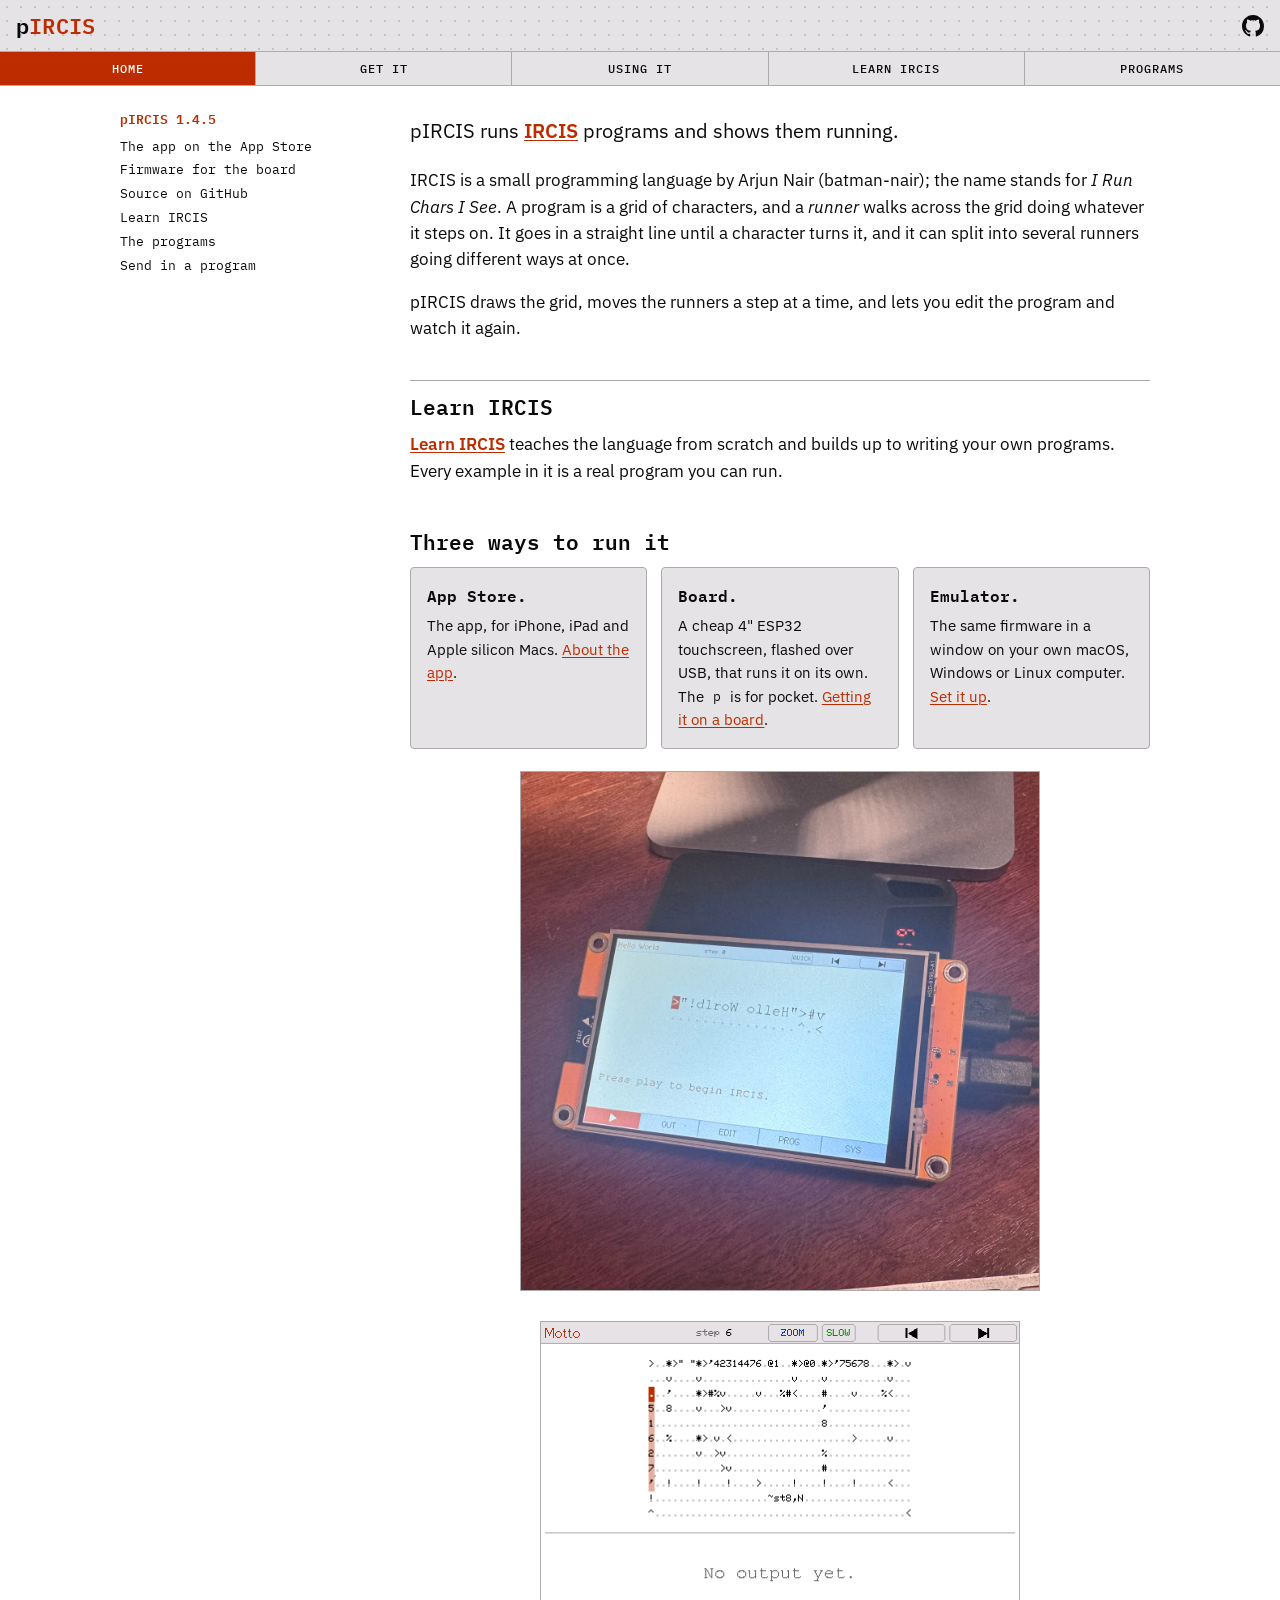
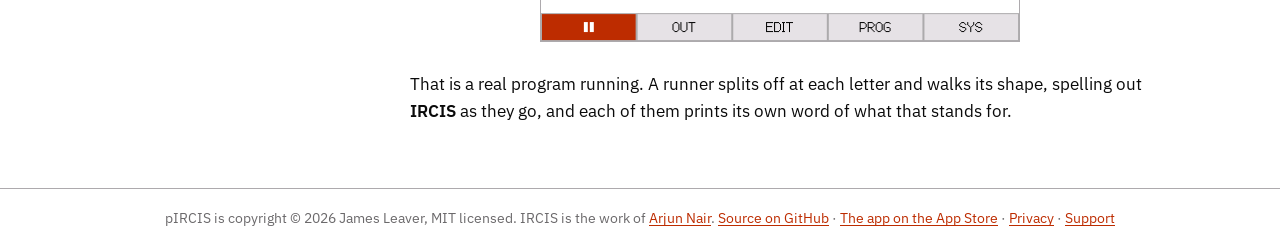
==== docs/index.html @ eb130ad1 "Version 1.4.5" ====
<!doctype html>
<html lang="en">
<head>
<meta charset="utf-8">
<meta name="viewport" content="width=device-width, initial-scale=1">
<title>pIRCIS: IRCIS programs on a pocket touchscreen, a computer or a phone</title>
<meta name="description" content="pIRCIS runs IRCIS, the two-dimensional esoteric programming language, on a cheap touchscreen, on your computer, and on your phone.">
<link rel="canonical" href="https://pircis.fisheggs.au/">
<meta property="og:type" content="website">
<meta property="og:site_name" content="pIRCIS">
<meta property="og:title" content="pIRCIS: IRCIS programs on a pocket touchscreen, a computer or a phone">
<meta property="og:description" content="pIRCIS runs IRCIS, the two-dimensional esoteric programming language, on a cheap touchscreen, on your computer, and on your phone.">
<meta property="og:url" content="https://pircis.fisheggs.au/">
<meta property="og:image" content="https://pircis.fisheggs.au/shots/board.jpg">
<meta property="og:image:alt" content="pIRCIS running on a 4 inch ESP32 touchscreen">
<meta name="twitter:card" content="summary_large_image">
<meta name="twitter:title" content="pIRCIS: IRCIS programs on a pocket touchscreen, a computer or a phone">
<meta name="twitter:description" content="pIRCIS runs IRCIS, the two-dimensional esoteric programming language, on a cheap touchscreen, on your computer, and on your phone.">
<meta name="twitter:image" content="https://pircis.fisheggs.au/shots/board.jpg">
<link rel="icon" href="favicon.svg" type="image/svg+xml">
<script type="application/ld+json">[{"@context":"https://schema.org","@type":"WebSite","name":"pIRCIS","url":"https://pircis.fisheggs.au/"},{"@context":"https://schema.org","@type":"SoftwareApplication","name":"pIRCIS","description":"pIRCIS runs IRCIS, the two-dimensional esoteric programming language, on a cheap touchscreen, on your computer, and on your phone.","url":"https://pircis.fisheggs.au/","applicationCategory":"DeveloperApplication","operatingSystem":"iOS, iPadOS, macOS, Windows, Linux, ESP32","offers":{"@type":"Offer","price":"0","priceCurrency":"USD"},"author":{"@type":"Person","name":"James Leaver"},"sameAs":["https://apps.apple.com/app/id6809655892","https://github.com/jamesleaver/pIRCIS"]}]</script>
<link rel="preconnect" href="https://fonts.googleapis.com">
<link rel="stylesheet" href="https://fonts.googleapis.com/css2?family=IBM+Plex+Mono:ital,wght@0,400;0,500;0,600;1,400&family=IBM+Plex+Sans:ital,wght@0,400;0,600;1,400&display=swap">
<link rel="stylesheet" href="site.css">
</head>
<body>
<div class="top">
<header class="bar">
  <a class="brand" href="index.html"><span class="p">p</span>IRCIS</a>
  <a class="gh" href="https://github.com/jamesleaver/pIRCIS" aria-label="pIRCIS on GitHub" title="pIRCIS on GitHub"><svg viewBox="0 0 16 16" width="22" height="22" aria-hidden="true"><path fill="currentColor" d="M8 0C3.58 0 0 3.58 0 8c0 3.54 2.29 6.53 5.47 7.59.4.07.55-.17.55-.38 0-.19-.01-.82-.01-1.49-2.01.37-2.53-.49-2.69-.94-.09-.23-.48-.94-.82-1.13-.28-.15-.68-.52-.01-.53.63-.01 1.08.58 1.23.82.72 1.21 1.87.87 2.33.66.07-.52.28-.87.51-1.07-1.78-.2-3.64-.89-3.64-3.95 0-.87.31-1.59.82-2.15-.08-.2-.36-1.02.08-2.12 0 0 .67-.21 2.2.82.64-.18 1.32-.27 2-.27.68 0 1.36.09 2 .27 1.53-1.04 2.2-.82 2.2-.82.44 1.1.16 1.92.08 2.12.51.56.82 1.27.82 2.15 0 3.07-1.87 3.75-3.65 3.95.29.25.54.73.54 1.48 0 1.07-.01 1.93-.01 2.2 0 .21.15.46.55.38A8.013 8.013 0 0 0 16 8c0-4.42-3.58-8-8-8z"/></svg></a>
</header>
<nav class="tabs" aria-label="Pages"><a class="tab on" href="index.html"><span class="long">HOME</span><span class="short">HOME</span></a><a class="tab" href="get.html"><span class="long">GET IT</span><span class="short">GET IT</span></a><a class="tab" href="use.html"><span class="long">USING IT</span><span class="short">USING IT</span></a><a class="tab" href="learn.html"><span class="long">LEARN IRCIS</span><span class="short">LEARN</span></a><a class="tab" href="programs.html"><span class="long">PROGRAMS</span><span class="short">PROGS</span></a></nav>
</div>
<div class="wrap with-side">
<aside class="side"><nav aria-label="Contents"><p class="k">pIRCIS 1.4.5</p><ul><li><a href="https://apps.apple.com/app/id6809655892">The app on the App Store</a></li><li><a href="https://github.com/jamesleaver/pIRCIS/releases/latest">Firmware for the board</a></li><li><a href="https://github.com/jamesleaver/pIRCIS">Source on GitHub</a></li><li><a href="learn.html">Learn IRCIS</a></li><li><a href="programs.html">The programs</a></li><li><a href="https://github.com/jamesleaver/pIRCIS/issues/new?template=program.yml">Send in a program</a></li></ul></nav></aside>
<main class="body" data-page="index">
<h1 class="lede">pIRCIS runs <a href="https://github.com/batman-nair/IRCIS">IRCIS</a> programs and shows
them running.</h1>
<p>IRCIS is a small programming language by Arjun Nair (batman-nair); the name
stands for <em>I Run Chars I See</em>. A program is a grid of characters, and a
<em>runner</em> walks across the grid doing whatever it steps on. It goes in a
straight line until a character turns it, and it can split into several
runners going different ways at once.</p>
<p>pIRCIS draws the grid, moves the runners a step at a time, and lets you edit
the program and watch it again.</p><h2 id="learn-ircis">Learn IRCIS</h2>
<p><strong><a href="learn.html">Learn IRCIS</a></strong> teaches the language from scratch and builds up to
writing your own programs. Every example in it is a real program you can run.</p>
<section class="ways"><h2 id="three-ways-to-run-it">Three ways to run it</h2>
<ul>
<li><strong>App Store.</strong> The app, for iPhone, iPad and Apple silicon Macs.
  <a href="get.html#app-store">About the app</a>.</li>
<li><strong>Board.</strong> A cheap 4" ESP32 touchscreen, flashed over USB, that runs it on
  its own. The <code>p</code> is for pocket. <a href="get.html#board">Getting it on a board</a>.</li>
<li><strong>Emulator.</strong> The same firmware in a window on your own macOS, Windows or
  Linux computer. <a href="get.html#emulator">Set it up</a>.</li>
</ul></section>
<p align="center">
  <img src="shots/board.jpg" alt="pIRCIS running on the board" width="520">
</p>

<p align="center">
  <img src="shots/motto.gif" alt="the motto program drawing IRCIS" width="480">
</p>

<p>That is a real program running. A runner splits off at each letter and walks
its shape, spelling out <strong>IRCIS</strong> as they go, and each of them prints its own
word of what that stands for.</p>
</main>
</div>
<footer class="foot">
  <p>pIRCIS is copyright &copy; 2026 James Leaver, MIT licensed. IRCIS is the work of
  <a href="https://github.com/batman-nair/IRCIS">Arjun Nair</a>.
  <a href="https://github.com/jamesleaver/pIRCIS">Source on GitHub</a> &middot;
  <a href="https://apps.apple.com/app/id6809655892">The app on the App Store</a> &middot;
  <a href="https://github.com/jamesleaver/pIRCIS/blob/main/ios/PRIVACY.md">Privacy</a> &middot;
  <a href="https://github.com/jamesleaver/pIRCIS/blob/main/ios/SUPPORT.md">Support</a></p>
</footer>
<script src="site.js"></script>
</body>
</html>
---- docs/site.css ----
/* pIRCIS site. The palette is the device's own day theme (src/Theme.h),
   and the chrome borrows its header band and tab bar. */
:root {
  --paper: #ffffff;
  --ink: #0a0a0a;
  --panel: #e6e3e6;
  --line: #adaaad;
  --dim: #6b696b;
  --blank: #c5c2c5;
  --accent: #bd2c00;
  --good: #009200;
  --blue: #0041ce;
  --mono: "IBM Plex Mono", ui-monospace, "SF Mono", Menlo, Consolas, monospace;
  --sans: "IBM Plex Sans", -apple-system, "Segoe UI", Helvetica, Arial, sans-serif;
}
@media (prefers-color-scheme: dark) {
  :root:not([data-theme="light"]) {
    --paper: #000000;
    --ink: #f2f2f2;
    --panel: #181c18;
    --line: #4a4c4a;
    --dim: #9a9a9a;
    --blank: #3c3c3c;
    --accent: #ffa600;
    --good: #35c94a;
    --blue: #6f9cff;
  }
}
:root[data-theme="dark"] {
  --paper: #000000;
  --ink: #f2f2f2;
  --panel: #181c18;
  --line: #4a4c4a;
  --dim: #9a9a9a;
  --blank: #3c3c3c;
  --accent: #ffa600;
  --good: #35c94a;
  --blue: #6f9cff;
}

* { box-sizing: border-box; }
html { color-scheme: light dark; }
body {
  margin: 0;
  background: var(--paper);
  color: var(--ink);
  font: 17px/1.55 var(--sans);
}
a { color: var(--accent); text-decoration-thickness: 1px; text-underline-offset: 2px; }
a:hover { text-decoration-thickness: 2px; }
a:focus-visible, button:focus-visible { outline: 2px solid var(--blue); outline-offset: 2px; }

/* The header band and the tab bar stay put while the page scrolls under them. */
.top { position: sticky; top: 0; z-index: 10; }
:root { --top: 5.1rem; }
[id] { scroll-margin-top: calc(var(--top) + 1rem); }

/* The device's header band: title at the left, the small readout at the right. */
.bar {
  display: flex; align-items: baseline; justify-content: space-between; gap: 1rem;
  padding: .55rem 1rem;
  background: radial-gradient(var(--blank) 1px, transparent 1.3px) 0 0 / 14px 14px, var(--panel);
  border-bottom: 1px solid var(--line);
  font-family: var(--mono);
}
.brand { font-size: 1.35rem; font-weight: 600; color: var(--accent); text-decoration: none; letter-spacing: .01em; }
.brand .p { color: var(--ink); }
.gh { color: var(--ink); display: inline-flex; align-self: center; }
.gh:hover { color: var(--accent); }

/* The device's tab bar, laid across the top. */
.tabs { display: flex; border-bottom: 1px solid var(--line); background: var(--panel); }
.tab {
  flex: 1 1 0; text-align: center; padding: .55rem .25rem;
  font: 500 .78rem/1.2 var(--mono); letter-spacing: .08em; color: var(--ink);
  text-decoration: none; border-right: 1px solid var(--line); white-space: nowrap;
}
.tab .short { display: none; }
@media (max-width: 640px) {
  .tab { font-size: .7rem; letter-spacing: .04em; padding: .55rem .1rem; }
  .tab .long { display: none; }
  .tab .short { display: inline; }
}
.tab:last-child { border-right: 0; }
.tab:hover { background: var(--paper); }
.tab.on { background: var(--accent); color: #fff; }

.wrap { max-width: 1080px; margin: 0 auto; padding: 1.5rem 1.25rem 3rem; }
.with-side { display: grid; grid-template-columns: 250px minmax(0, 1fr); gap: 2.5rem; }
/* A page without a contents rail keeps its text where the others put theirs. */
.wrap:not(.with-side) .body { margin-left: calc(250px + 2.5rem); }
.body { max-width: 74ch; }
.lede { font: 400 1.25rem/1.45 var(--sans); margin: .4rem 0 1.4rem; color: var(--ink); text-wrap: pretty; }
.lede a { font-weight: 600; }
.side { font: .82rem/1.45 var(--mono); }
.side .k { color: var(--accent); font-weight: 600; margin: 0 0 .5rem; }
.side nav { position: sticky; top: calc(var(--top) + 1rem); max-height: calc(100vh - var(--top) - 2rem); overflow: auto; padding-right: .5rem; }
.side ul { list-style: none; margin: 0; padding: 0; }
.side ul ul { padding-left: .9rem; border-left: 1px solid var(--line); margin: .15rem 0 .35rem; }
.side li { margin: .3rem 0; }
.side a { color: var(--ink); text-decoration: none; }
.side a:hover, .side a.now { color: var(--accent); }

h1, h2, h3, h4 { font-family: var(--mono); font-weight: 600; line-height: 1.2; text-wrap: balance; }
h1.title { font-size: 1.9rem; color: var(--accent); margin: 0 0 1.25rem; }
h2 { font-size: 1.3rem; margin: 2.4rem 0 .8rem; padding-top: .8rem; border-top: 1px solid var(--line); }
h3 { font-size: 1.05rem; margin: 1.8rem 0 .6rem; }
/* On Using it and Get it the parts are the device's own pages, and each gets a rule. */
[data-page="use"] h3, [data-page="get"] h3 { border-top: 1px solid var(--line); padding-top: 1rem; margin-top: 2rem; }
h4 { font-size: .95rem; margin: 1.4rem 0 .5rem; }
p, ul, ol { margin: 0 0 1rem; }
li { margin: .25rem 0; }
hr { border: 0; border-top: 1px solid var(--line); margin: 2rem 0; }
img { max-width: 100%; height: auto; }
p[align="center"] { text-align: center; margin: 1.4rem 0; }
p[align="center"] img { border: 1px solid var(--line); }
strong { font-weight: 600; }

code, pre, kbd {
  font-family: var(--mono); font-size: .88em;
}
code { background: var(--panel); padding: .1em .35em; border-radius: 3px; }
pre {
  background: var(--paper); border: 1px solid var(--line); border-radius: 4px;
  padding: .8rem 1rem; overflow-x: auto; line-height: 1.35; margin: 0 0 1.1rem;
}
pre code { background: none; padding: 0; font-size: .85rem; }
pre .d { color: var(--blank); }

table { border-collapse: collapse; margin: 0 0 1.2rem; max-width: 100%; display: block; overflow-x: auto; }
th, td { border: 1px solid var(--line); padding: .35rem .6rem; vertical-align: top; text-align: left; }
th { font: 500 .78rem/1.3 var(--mono); letter-spacing: .06em; text-transform: uppercase; background: var(--panel); }
td img { display: block; }

blockquote {
  margin: 0 0 1.1rem; padding: .6rem 1rem; background: var(--panel);
  border-left: 3px solid var(--accent);
}
blockquote > :last-child { margin-bottom: 0; }

/* The front page: the readme's three ways, as cards. */
.ways h2 { border-top: 0; margin-top: 2rem; }
.ways ul { display: grid; grid-template-columns: repeat(3, 1fr); gap: .9rem; list-style: none; padding: 0; }
.ways li {
  margin: 0; padding: 1rem; border: 1px solid var(--line); border-radius: 4px;
  background: var(--panel); font-size: .95rem;
}
.ways li strong { display: block; font-family: var(--mono); font-size: 1rem; margin-bottom: .35rem; }

/* A program listing, with its copy button in the corner of the frame. */
.frame { position: relative; }
.frame pre { padding-right: 4.5rem; }
.copy {
  position: absolute; top: .45rem; right: .45rem;
  font: 500 .68rem/1 var(--mono); letter-spacing: .08em; text-transform: uppercase;
  color: var(--ink); background: var(--panel); border: 1px solid var(--line); border-radius: 3px;
  padding: .3rem .5rem; cursor: pointer;
}
.prog { margin: 0 0 1.6rem; }
.prog h3 { display: flex; align-items: baseline; gap: .7rem; margin: 1.4rem 0 .5rem; }
.prog .src { font: 400 .78rem/1 var(--mono); color: var(--dim); }
.submit { padding: .7rem 1rem; border: 1px solid var(--line); border-radius: 4px; }
.copy:hover { border-color: var(--accent); color: var(--accent); }
.copy.done { color: #fff; background: var(--good); border-color: var(--good); }

.foot { border-top: 1px solid var(--line); padding: 1.2rem; color: var(--dim); font-size: .85rem; text-align: center; }
.foot p { margin: 0; }

@media (max-width: 820px) {
  body { font-size: 16px; }
  .with-side { display: block; }
  .wrap:not(.with-side) .body { margin-left: 0; }
  .side nav { position: static; max-height: 14rem; border: 1px solid var(--line); padding: .7rem .9rem; margin-bottom: 1.5rem; border-radius: 4px; }
  .ways ul { grid-template-columns: 1fr; }
  :root { --top: 5.1rem; }
  .step { display: none; }
}
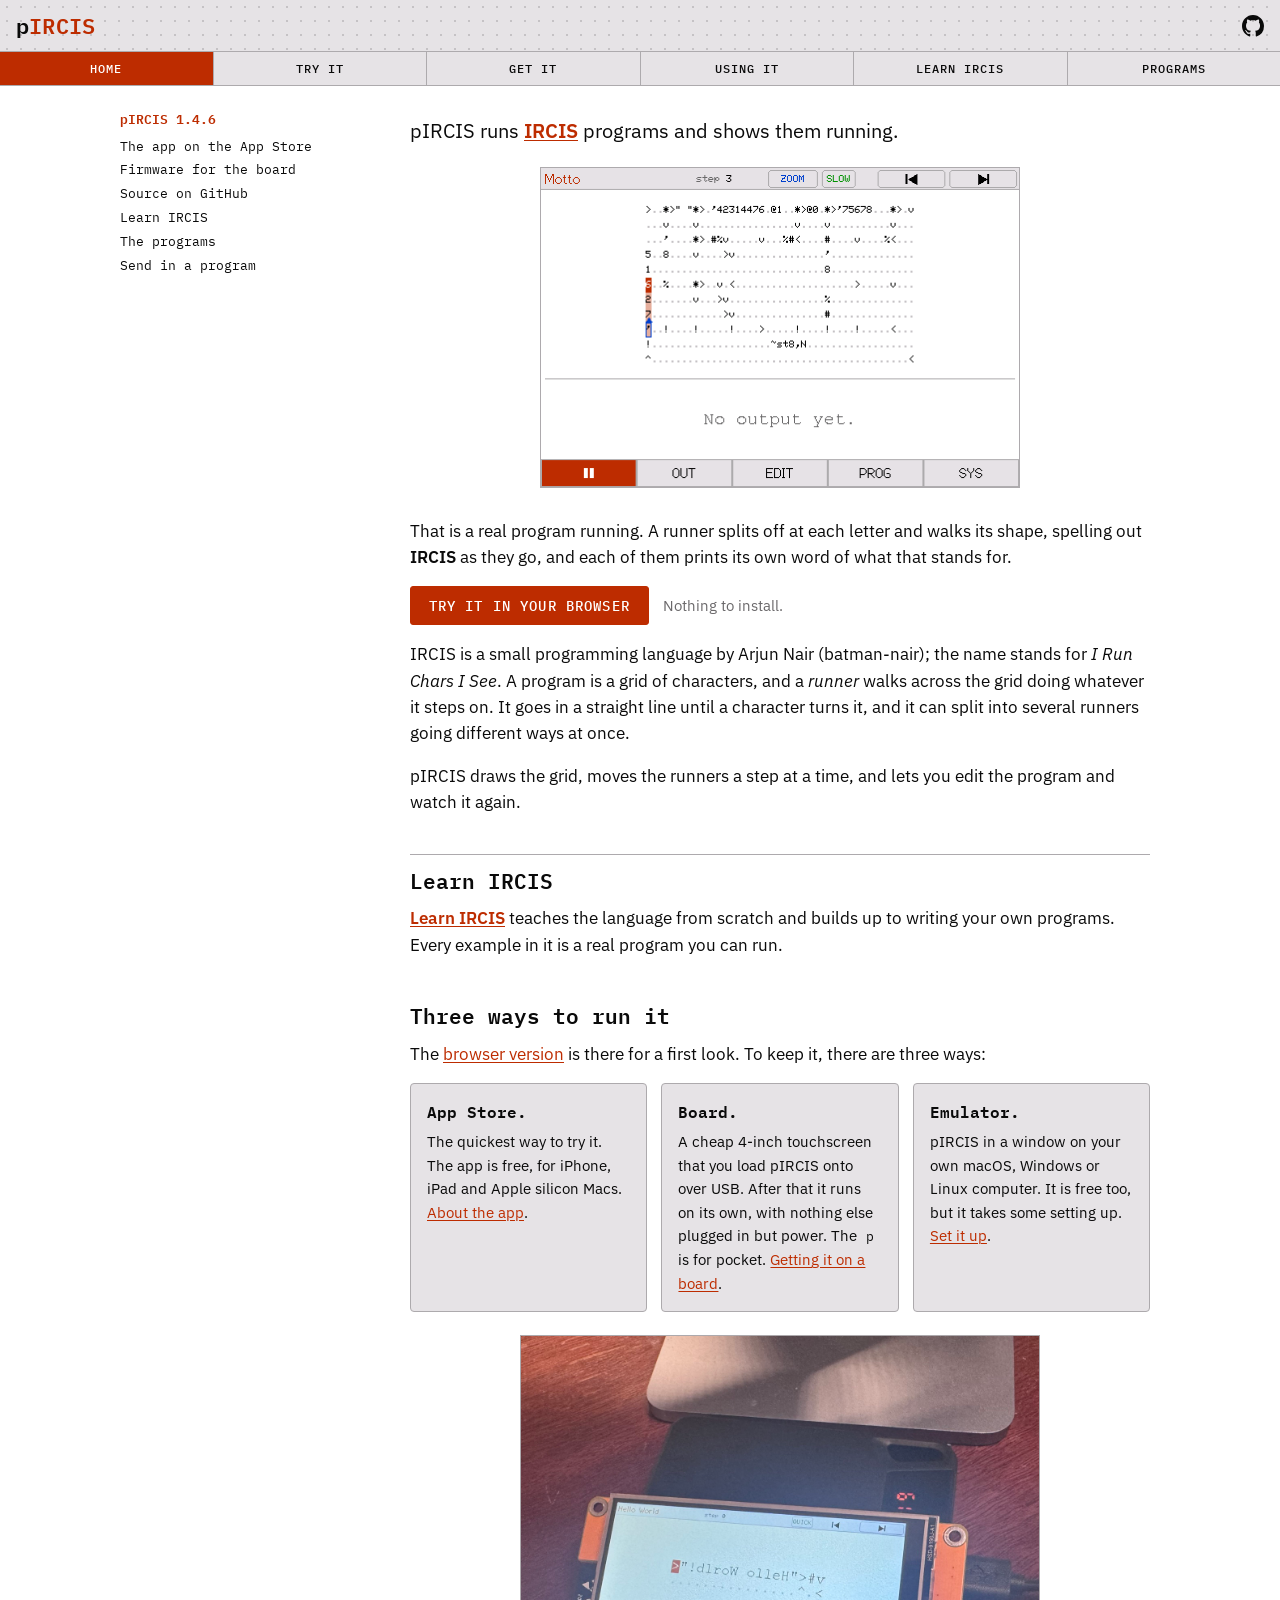
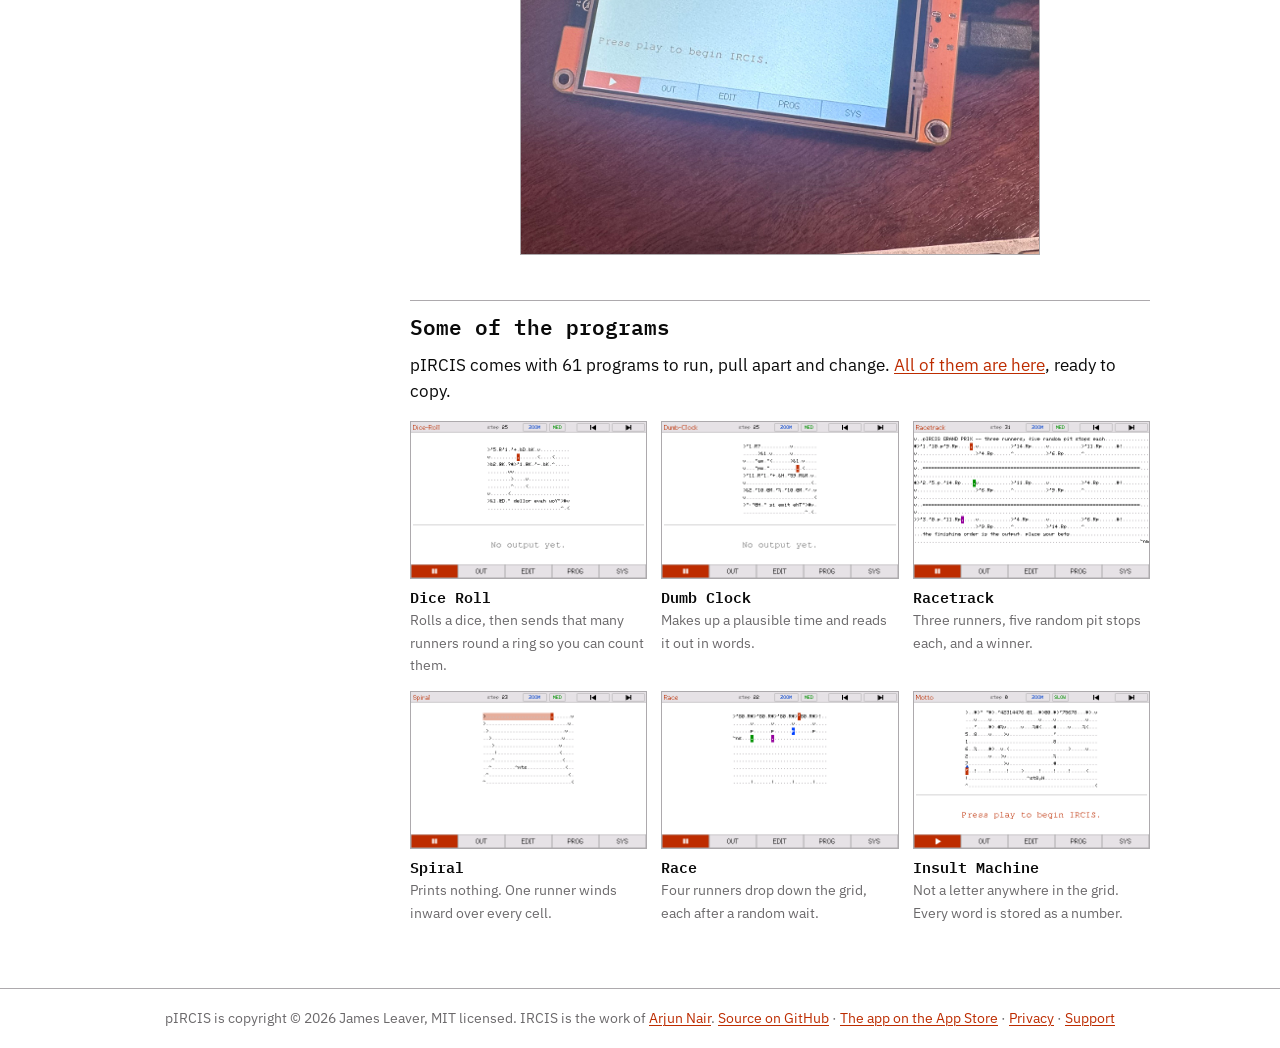
==== commit 429a63fc: "Version 1.4.6" ====
--- a/docs/index.html
+++ b/docs/index.html
@@ -17,7 +17,9 @@
 <meta name="twitter:title" content="pIRCIS: IRCIS programs on a pocket touchscreen, a computer or a phone">
 <meta name="twitter:description" content="pIRCIS runs IRCIS, the two-dimensional esoteric programming language, on a cheap touchscreen, on your computer, and on your phone.">
 <meta name="twitter:image" content="https://pircis.fisheggs.au/shots/board.jpg">
-<link rel="icon" href="favicon.svg" type="image/svg+xml">
+<link rel="icon" href="favicon.png" type="image/png" sizes="64x64">
+<link rel="icon" href="icon-256.png" type="image/png" sizes="256x256">
+<link rel="apple-touch-icon" href="apple-touch-icon.png">
 <script type="application/ld+json">[{"@context":"https://schema.org","@type":"WebSite","name":"pIRCIS","url":"https://pircis.fisheggs.au/"},{"@context":"https://schema.org","@type":"SoftwareApplication","name":"pIRCIS","description":"pIRCIS runs IRCIS, the two-dimensional esoteric programming language, on a cheap touchscreen, on your computer, and on your phone.","url":"https://pircis.fisheggs.au/","applicationCategory":"DeveloperApplication","operatingSystem":"iOS, iPadOS, macOS, Windows, Linux, ESP32","offers":{"@type":"Offer","price":"0","priceCurrency":"USD"},"author":{"@type":"Person","name":"James Leaver"},"sameAs":["https://apps.apple.com/app/id6809655892","https://github.com/jamesleaver/pIRCIS"]}]</script>
 <link rel="preconnect" href="https://fonts.googleapis.com">
 <link rel="stylesheet" href="https://fonts.googleapis.com/css2?family=IBM+Plex+Mono:ital,wght@0,400;0,500;0,600;1,400&family=IBM+Plex+Sans:ital,wght@0,400;0,600;1,400&display=swap">
@@ -27,15 +29,23 @@
 <div class="top">
 <header class="bar">
   <a class="brand" href="index.html"><span class="p">p</span>IRCIS</a>
-  <a class="gh" href="https://github.com/jamesleaver/pIRCIS" aria-label="pIRCIS on GitHub" title="pIRCIS on GitHub"><svg viewBox="0 0 16 16" width="22" height="22" aria-hidden="true"><path fill="currentColor" d="M8 0C3.58 0 0 3.58 0 8c0 3.54 2.29 6.53 5.47 7.59.4.07.55-.17.55-.38 0-.19-.01-.82-.01-1.49-2.01.37-2.53-.49-2.69-.94-.09-.23-.48-.94-.82-1.13-.28-.15-.68-.52-.01-.53.63-.01 1.08.58 1.23.82.72 1.21 1.87.87 2.33.66.07-.52.28-.87.51-1.07-1.78-.2-3.64-.89-3.64-3.95 0-.87.31-1.59.82-2.15-.08-.2-.36-1.02.08-2.12 0 0 .67-.21 2.2.82.64-.18 1.32-.27 2-.27.68 0 1.36.09 2 .27 1.53-1.04 2.2-.82 2.2-.82.44 1.1.16 1.92.08 2.12.51.56.82 1.27.82 2.15 0 3.07-1.87 3.75-3.65 3.95.29.25.54.73.54 1.48 0 1.07-.01 1.93-.01 2.2 0 .21.15.46.55.38A8.013 8.013 0 0 0 16 8c0-4.42-3.58-8-8-8z"/></svg></a>
+  <a class="totop" href="#" hidden aria-label="Back to the top" title="Back to the top"><svg viewBox="0 0 16 16" width="22" height="22" aria-hidden="true"><path fill="none" stroke="currentColor" stroke-width="2" stroke-linecap="round" stroke-linejoin="round" d="M8 14V3M3.5 7.5 8 3l4.5 4.5"/></svg></a><a class="gh" href="https://github.com/jamesleaver/pIRCIS" aria-label="pIRCIS on GitHub" title="pIRCIS on GitHub"><svg viewBox="0 0 16 16" width="22" height="22" aria-hidden="true"><path fill="currentColor" d="M8 0C3.58 0 0 3.58 0 8c0 3.54 2.29 6.53 5.47 7.59.4.07.55-.17.55-.38 0-.19-.01-.82-.01-1.49-2.01.37-2.53-.49-2.69-.94-.09-.23-.48-.94-.82-1.13-.28-.15-.68-.52-.01-.53.63-.01 1.08.58 1.23.82.72 1.21 1.87.87 2.33.66.07-.52.28-.87.51-1.07-1.78-.2-3.64-.89-3.64-3.95 0-.87.31-1.59.82-2.15-.08-.2-.36-1.02.08-2.12 0 0 .67-.21 2.2.82.64-.18 1.32-.27 2-.27.68 0 1.36.09 2 .27 1.53-1.04 2.2-.82 2.2-.82.44 1.1.16 1.92.08 2.12.51.56.82 1.27.82 2.15 0 3.07-1.87 3.75-3.65 3.95.29.25.54.73.54 1.48 0 1.07-.01 1.93-.01 2.2 0 .21.15.46.55.38A8.013 8.013 0 0 0 16 8c0-4.42-3.58-8-8-8z"/></svg></a>
 </header>
-<nav class="tabs" aria-label="Pages"><a class="tab on" href="index.html"><span class="long">HOME</span><span class="short">HOME</span></a><a class="tab" href="get.html"><span class="long">GET IT</span><span class="short">GET IT</span></a><a class="tab" href="use.html"><span class="long">USING IT</span><span class="short">USING IT</span></a><a class="tab" href="learn.html"><span class="long">LEARN IRCIS</span><span class="short">LEARN</span></a><a class="tab" href="programs.html"><span class="long">PROGRAMS</span><span class="short">PROGS</span></a></nav>
+<nav class="tabs" aria-label="Pages"><a class="tab on" href="index.html"><span class="long">HOME</span><span class="short">HOME</span></a><a class="tab" href="play/"><span class="long">TRY IT</span><span class="short">TRY</span></a><a class="tab" href="get.html"><span class="long">GET IT</span><span class="short">GET IT</span></a><a class="tab" href="use.html"><span class="long">USING IT</span><span class="short">USING IT</span></a><a class="tab" href="learn.html"><span class="long">LEARN IRCIS</span><span class="short">LEARN</span></a><a class="tab" href="programs.html"><span class="long">PROGRAMS</span><span class="short">PROGS</span></a></nav>
 </div>
 <div class="wrap with-side">
-<aside class="side"><nav aria-label="Contents"><p class="k">pIRCIS 1.4.5</p><ul><li><a href="https://apps.apple.com/app/id6809655892">The app on the App Store</a></li><li><a href="https://github.com/jamesleaver/pIRCIS/releases/latest">Firmware for the board</a></li><li><a href="https://github.com/jamesleaver/pIRCIS">Source on GitHub</a></li><li><a href="learn.html">Learn IRCIS</a></li><li><a href="programs.html">The programs</a></li><li><a href="https://github.com/jamesleaver/pIRCIS/issues/new?template=program.yml">Send in a program</a></li></ul></nav></aside>
+<aside class="side"><nav aria-label="Contents"><p class="k">pIRCIS 1.4.6</p><ul><li><a href="https://apps.apple.com/app/id6809655892">The app on the App Store</a></li><li><a href="https://github.com/jamesleaver/pIRCIS/releases/latest">Firmware for the board</a></li><li><a href="https://github.com/jamesleaver/pIRCIS">Source on GitHub</a></li><li><a href="learn.html">Learn IRCIS</a></li><li><a href="programs.html">The programs</a></li><li><a href="https://github.com/jamesleaver/pIRCIS/issues/new?template=program.yml">Send in a program</a></li></ul></nav></aside>
 <main class="body" data-page="index">
 <h1 class="lede">pIRCIS runs <a href="https://github.com/batman-nair/IRCIS">IRCIS</a> programs and shows
 them running.</h1>
+<p align="center">
+  <img src="shots/motto.gif" alt="the motto program drawing IRCIS" width="480">
+</p>
+
+<p>That is a real program running. A runner splits off at each letter and walks
+its shape, spelling out <strong>IRCIS</strong> as they go, and each of them prints its own
+word of what that stands for.</p>
+<p class="try"><a class="btn go" href="play/">Try it in your browser</a> <span>Nothing to install.</span></p>
 <p>IRCIS is a small programming language by Arjun Nair (batman-nair); the name
 stands for <em>I Run Chars I See</em>. A program is a grid of characters, and a
 <em>runner</em> walks across the grid doing whatever it steps on. It goes in a
@@ -46,25 +56,21 @@
 <p><strong><a href="learn.html">Learn IRCIS</a></strong> teaches the language from scratch and builds up to
 writing your own programs. Every example in it is a real program you can run.</p>
 <section class="ways"><h2 id="three-ways-to-run-it">Three ways to run it</h2>
+<p>The <a href="play/">browser version</a> is there for a first
+look. To keep it, there are three ways:</p>
 <ul>
-<li><strong>App Store.</strong> The app, for iPhone, iPad and Apple silicon Macs.
-  <a href="get.html#app-store">About the app</a>.</li>
-<li><strong>Board.</strong> A cheap 4" ESP32 touchscreen, flashed over USB, that runs it on
-  its own. The <code>p</code> is for pocket. <a href="get.html#board">Getting it on a board</a>.</li>
-<li><strong>Emulator.</strong> The same firmware in a window on your own macOS, Windows or
-  Linux computer. <a href="get.html#emulator">Set it up</a>.</li>
+<li><strong>App Store.</strong> The quickest way to try it. The app is free, for iPhone,
+  iPad and Apple silicon Macs. <a href="get.html#app-store">About the app</a>.</li>
+<li><strong>Board.</strong> A cheap 4-inch touchscreen that you load pIRCIS onto over USB.
+  After that it runs on its own, with nothing else plugged in but power. The
+  <code>p</code> is for pocket. <a href="get.html#board">Getting it on a board</a>.</li>
+<li><strong>Emulator.</strong> pIRCIS in a window on your own macOS, Windows or Linux
+  computer. It is free too, but it takes some setting up.
+  <a href="get.html#emulator">Set it up</a>.</li>
 </ul></section>
 <p align="center">
   <img src="shots/board.jpg" alt="pIRCIS running on the board" width="520">
-</p>
-
-<p align="center">
-  <img src="shots/motto.gif" alt="the motto program drawing IRCIS" width="480">
-</p>
-
-<p>That is a real program running. A runner splits off at each letter and walks
-its shape, spelling out <strong>IRCIS</strong> as they go, and each of them prints its own
-word of what that stands for.</p>
+</p><section class="show"><h2 id="some-of-the-programs">Some of the programs</h2><p>pIRCIS comes with 61 programs to run, pull apart and change. <a href="programs.html">All of them are here</a>, ready to copy.</p><ul><li><a href="programs.html#dice-roll"><img src="shots/gifs/dice.gif" alt="Dice Roll running" width="480" height="320" loading="lazy"><strong>Dice Roll</strong></a>Rolls a dice, then sends that many runners round a ring so you can count them.</li><li><a href="programs.html#dumb-clock"><img src="shots/gifs/clock.gif" alt="Dumb Clock running" width="480" height="320" loading="lazy"><strong>Dumb Clock</strong></a>Makes up a plausible time and reads it out in words.</li><li><a href="programs.html#racetrack"><img src="shots/gifs/racetrack.gif" alt="Racetrack running" width="480" height="320" loading="lazy"><strong>Racetrack</strong></a>Three runners, five random pit stops each, and a winner.</li><li><a href="programs.html#spiral"><img src="shots/spiral.gif" alt="Spiral running" width="480" height="320" loading="lazy"><strong>Spiral</strong></a>Prints nothing. One runner winds inward over every cell.</li><li><a href="programs.html#race"><img src="shots/gifs/race.gif" alt="Race running" width="480" height="320" loading="lazy"><strong>Race</strong></a>Four runners drop down the grid, each after a random wait.</li><li><a href="programs.html#insult-machine"><img src="shots/insult.png" alt="Insult Machine running" width="480" height="320" loading="lazy"><strong>Insult Machine</strong></a>Not a letter anywhere in the grid. Every word is stored as a number.</li></ul></section>
 </main>
 </div>
 <footer class="foot">
@@ -72,8 +78,8 @@
   <a href="https://github.com/batman-nair/IRCIS">Arjun Nair</a>.
   <a href="https://github.com/jamesleaver/pIRCIS">Source on GitHub</a> &middot;
   <a href="https://apps.apple.com/app/id6809655892">The app on the App Store</a> &middot;
-  <a href="https://github.com/jamesleaver/pIRCIS/blob/main/ios/PRIVACY.md">Privacy</a> &middot;
-  <a href="https://github.com/jamesleaver/pIRCIS/blob/main/ios/SUPPORT.md">Support</a></p>
+  <a href="privacy.html">Privacy</a> &middot;
+  <a href="support.html">Support</a></p>
 </footer>
 <script src="site.js"></script>
 </body>
--- a/docs/site.css
+++ b/docs/site.css
@@ -65,7 +65,11 @@
 }
 .brand { font-size: 1.35rem; font-weight: 600; color: var(--accent); text-decoration: none; letter-spacing: .01em; }
 .brand .p { color: var(--ink); }
+.bar .right { display: inline-flex; align-items: center; gap: .9rem; }
 .gh { color: var(--ink); display: inline-flex; align-self: center; }
+.totop { color: var(--accent); display: inline-flex; align-self: center; margin-right: .9rem; }
+.totop[hidden] { display: none; }
+@media (min-width: 821px) { .totop { display: none; } }
 .gh:hover { color: var(--accent); }
 
 /* The device's tab bar, laid across the top. */
@@ -147,9 +151,42 @@
 }
 .ways li strong { display: block; font-family: var(--mono); font-size: 1rem; margin-bottom: .35rem; }
 
+/* The front page: a few of the programs, moving. */
+.show ul { display: grid; grid-template-columns: repeat(3, 1fr); gap: .9rem; list-style: none; padding: 0; }
+.show li { margin: 0; font-size: .9rem; color: var(--dim); }
+.show li a { display: block; text-decoration: none; color: var(--ink); }
+.show li img { display: block; width: 100%; border: 1px solid var(--line); margin-bottom: .4rem; }
+.show li a:hover img { border-color: var(--accent); }
+.show li strong { display: block; font-family: var(--mono); font-size: .95rem; }
+@media (max-width: 820px) { .show ul { grid-template-columns: repeat(2, 1fr); } }
+@media (max-width: 480px) { .show ul { grid-template-columns: 1fr; } }
+
+/* The browser build's page: the screen, centred, as wide as the page allows. */
+.wrap:not(.with-side) .body[data-page="play"] { margin-left: 0; max-width: none; }
+[data-page="play"] > p, [data-page="play"] > h1, #play-manual { max-width: 74ch; }
+#screen { display: flex; justify-content: center; background: var(--panel); border: 1px solid var(--line); margin: 0 0 .6rem; }
+#screen:fullscreen { border: 0; background: #000; align-items: center; }
+#canvas { display: block; image-rendering: pixelated; touch-action: none; outline: none; }
+.play-note { font: .85rem/1.4 var(--mono); color: var(--dim); }
+.play-note[hidden] { display: none; }
+.btn { font: 500 .78rem/1 var(--mono); letter-spacing: .08em; text-transform: uppercase; color: var(--ink);
+  background: var(--panel); border: 1px solid var(--line); border-radius: 3px; padding: .5rem .8rem; cursor: pointer; }
+.btn:hover { border-color: var(--accent); color: var(--accent); }
+.btn[hidden] { display: none; }
+a.btn { text-decoration: none; display: inline-block; }
+.btn.go { background: var(--accent); border-color: var(--accent); color: #fff; font-size: .9rem; padding: .7rem 1.1rem; }
+.btn.go:hover { color: #fff; filter: brightness(1.1); }
+.try { display: flex; align-items: center; gap: .9rem; flex-wrap: wrap; color: var(--dim); font-size: .95rem; }
+[data-page="play"] h1.title { position: absolute; left: -200vw; }
+.wrap:has([data-page="play"]) { padding-top: .75rem; }
+@media (max-width: 820px) { .wrap:has([data-page="play"]) { padding-top: 0; } }
+#play-box, #play-log { width: 100%; font: .85rem/1.35 var(--mono); background: var(--paper); color: var(--ink); border: 1px solid var(--line); padding: .6rem; }
+@media (max-width: 820px) { [data-page="play"] #screen { margin-left: -1.25rem; margin-right: -1.25rem; border-left: 0; border-right: 0; } }
+
 /* A program listing, with its copy button in the corner of the frame. */
 .frame { position: relative; }
-.frame pre { padding-right: 4.5rem; }
+.frame pre { padding-right: 7.5rem; }
+a.copy.run { right: 4.1rem; text-decoration: none; color: var(--accent); }
 .copy {
   position: absolute; top: .45rem; right: .45rem;
   font: 500 .68rem/1 var(--mono); letter-spacing: .08em; text-transform: uppercase;
